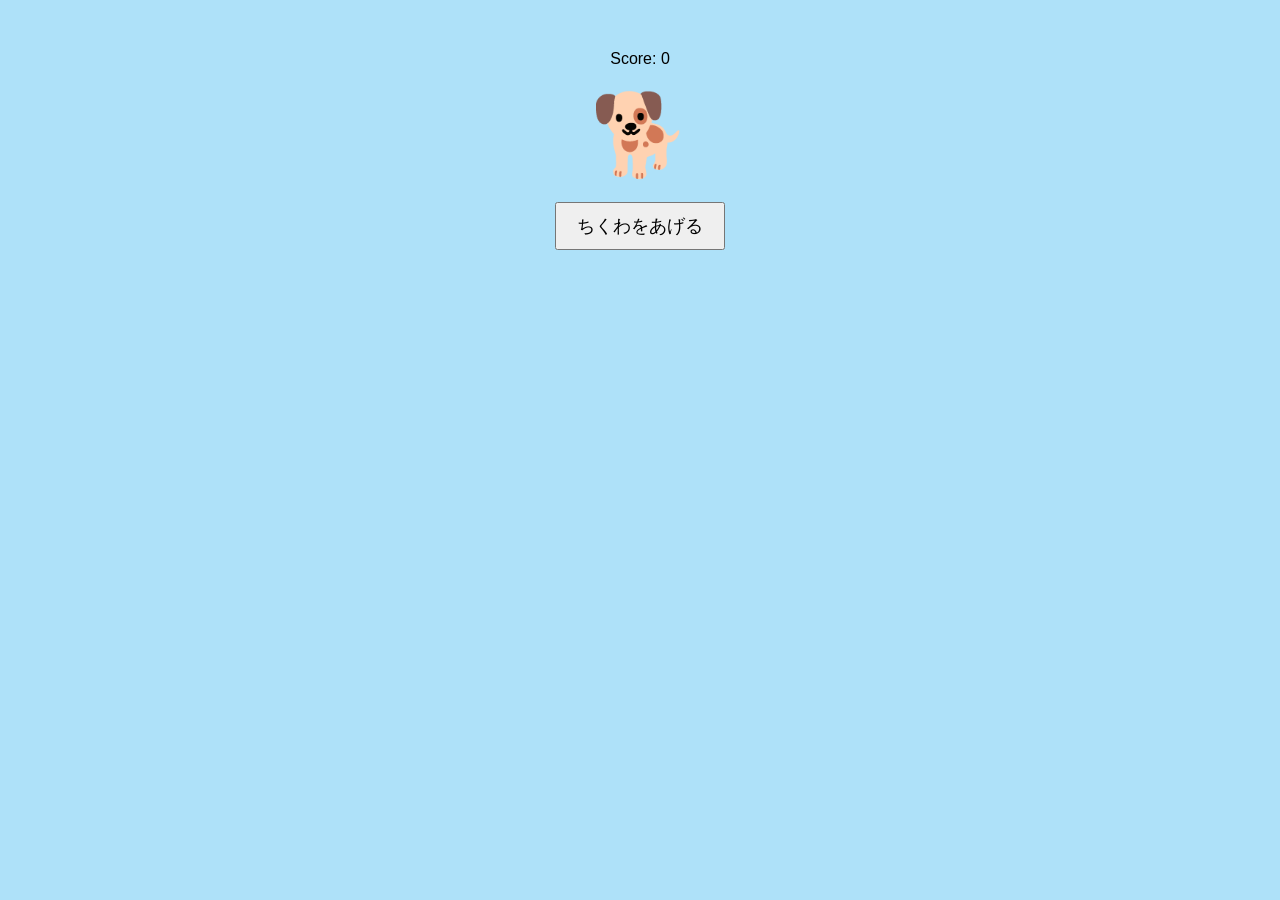
==== index.html @ 1a095d76 "Add Shiba chikuwa click game" ====
<!DOCTYPE html>
<html lang="ja">
<head>
  <meta charset="UTF-8">
  <title>柴犬がちくわを食べるゲーム</title>
  <link rel="stylesheet" href="style.css">
</head>
<body>
  <div id="game">
    <div id="score">Score: 0</div>
    <div id="dog">🐕</div>
    <button id="chikuwa">ちくわをあげる</button>
  </div>
  <script src="script.js"></script>
</body>
</html>
---- style.css ----
body {
  margin: 0;
  font-family: sans-serif;
  text-align: center;
  background-color: #aee1f9;
}

#game {
  padding-top: 50px;
}

#dog {
  font-size: 80px;
  margin: 20px;
}

button#chikuwa {
  padding: 10px 20px;
  font-size: 18px;
  cursor: pointer;
}

.background-0 {
  background-color: #aee1f9;
}
.background-1 {
  background-color: #f9d5e5;
}
.background-2 {
  background-color: #d5f9e5;
}
.background-3 {
  background-color: #f9f1d5;
}
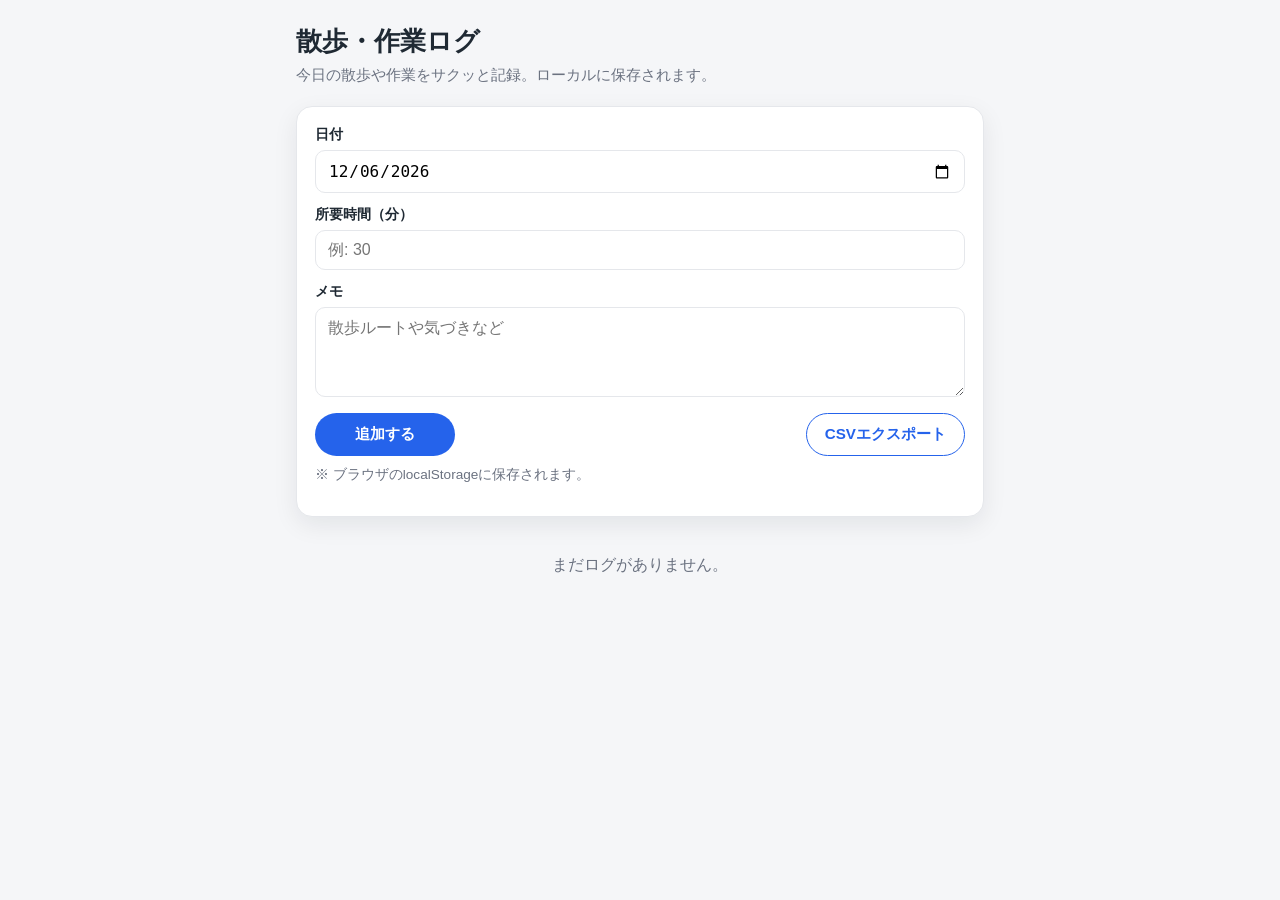
==== commit 2e44bb63: "Add single-file walk log app" ====
--- a/index.html
+++ b/index.html
@@ -2,15 +2,323 @@
 <html lang="ja">
 <head>
   <meta charset="UTF-8">
-  <title>柴犬がちくわを食べるゲーム</title>
-  <link rel="stylesheet" href="style.css">
+  <meta name="viewport" content="width=device-width, initial-scale=1">
+  <title>散歩・作業ログ</title>
+  <style>
+    :root {
+      color-scheme: light;
+      --bg: #f5f6f8;
+      --card: #ffffff;
+      --text: #1f2933;
+      --muted: #6b7280;
+      --accent: #2563eb;
+      --danger: #dc2626;
+      --border: #e5e7eb;
+      --shadow: 0 8px 24px rgba(15, 23, 42, 0.08);
+    }
+    * {
+      box-sizing: border-box;
+    }
+    body {
+      margin: 0;
+      font-family: "Noto Sans JP", "Hiragino Kaku Gothic ProN", "Yu Gothic", sans-serif;
+      background: var(--bg);
+      color: var(--text);
+    }
+    main {
+      max-width: 720px;
+      margin: 0 auto;
+      padding: 24px 16px 40px;
+    }
+    header {
+      margin-bottom: 20px;
+    }
+    h1 {
+      font-size: 1.6rem;
+      margin: 0 0 6px;
+    }
+    p.subtitle {
+      margin: 0;
+      color: var(--muted);
+      font-size: 0.95rem;
+    }
+    .card {
+      background: var(--card);
+      border-radius: 16px;
+      padding: 18px;
+      box-shadow: var(--shadow);
+      border: 1px solid var(--border);
+    }
+    .form-grid {
+      display: grid;
+      gap: 12px;
+      margin-bottom: 12px;
+    }
+    label {
+      display: block;
+      font-weight: 600;
+      margin-bottom: 6px;
+      font-size: 0.9rem;
+    }
+    input, textarea {
+      width: 100%;
+      padding: 10px 12px;
+      border-radius: 10px;
+      border: 1px solid var(--border);
+      font-size: 1rem;
+      background: #fff;
+    }
+    textarea {
+      min-height: 90px;
+      resize: vertical;
+    }
+    .actions {
+      display: flex;
+      flex-wrap: wrap;
+      gap: 10px;
+      justify-content: space-between;
+    }
+    button {
+      appearance: none;
+      border: none;
+      border-radius: 999px;
+      padding: 10px 18px;
+      font-size: 0.95rem;
+      font-weight: 600;
+      cursor: pointer;
+      background: var(--accent);
+      color: #fff;
+      min-width: 140px;
+    }
+    button.secondary {
+      background: #fff;
+      color: var(--accent);
+      border: 1px solid var(--accent);
+    }
+    button.danger {
+      background: #fff;
+      color: var(--danger);
+      border: 1px solid var(--danger);
+    }
+    .list {
+      margin-top: 18px;
+      display: grid;
+      gap: 12px;
+    }
+    .entry {
+      border: 1px solid var(--border);
+      border-radius: 14px;
+      padding: 12px 14px;
+      background: #fff;
+      display: grid;
+      gap: 6px;
+    }
+    .entry-header {
+      display: flex;
+      justify-content: space-between;
+      gap: 12px;
+      flex-wrap: wrap;
+      font-weight: 600;
+    }
+    .entry-meta {
+      color: var(--muted);
+      font-size: 0.9rem;
+    }
+    .entry-actions {
+      display: flex;
+      justify-content: flex-end;
+      margin-top: 6px;
+    }
+    .entry-actions button {
+      min-width: auto;
+      padding: 6px 14px;
+      font-size: 0.85rem;
+    }
+    .empty {
+      text-align: center;
+      color: var(--muted);
+      padding: 20px 0;
+    }
+    .footer-note {
+      margin-top: 10px;
+      font-size: 0.85rem;
+      color: var(--muted);
+    }
+    @media (max-width: 540px) {
+      button {
+        width: 100%;
+      }
+      .actions {
+        flex-direction: column;
+      }
+    }
+  </style>
 </head>
 <body>
-  <div id="game">
-    <div id="score">Score: 0</div>
-    <div id="dog">🐕</div>
-    <button id="chikuwa">ちくわをあげる</button>
-  </div>
-  <script src="script.js"></script>
+  <main>
+    <header>
+      <h1>散歩・作業ログ</h1>
+      <p class="subtitle">今日の散歩や作業をサクッと記録。ローカルに保存されます。</p>
+    </header>
+
+    <section class="card" aria-label="ログ入力">
+      <div class="form-grid">
+        <div>
+          <label for="date">日付</label>
+          <input id="date" type="date" required>
+        </div>
+        <div>
+          <label for="duration">所要時間（分）</label>
+          <input id="duration" type="number" min="1" placeholder="例: 30" required>
+        </div>
+        <div>
+          <label for="memo">メモ</label>
+          <textarea id="memo" placeholder="散歩ルートや気づきなど"></textarea>
+        </div>
+      </div>
+      <div class="actions">
+        <button id="add">追加する</button>
+        <button id="export" class="secondary">CSVエクスポート</button>
+      </div>
+      <p class="footer-note">※ ブラウザのlocalStorageに保存されます。</p>
+    </section>
+
+    <section aria-label="ログ一覧">
+      <div class="list" id="list"></div>
+    </section>
+  </main>
+
+  <script>
+    const STORAGE_KEY = "walkLogs";
+    const dateInput = document.getElementById("date");
+    const durationInput = document.getElementById("duration");
+    const memoInput = document.getElementById("memo");
+    const listEl = document.getElementById("list");
+
+    const todayIso = new Date().toISOString().slice(0, 10);
+    dateInput.value = todayIso;
+
+    const loadLogs = () => {
+      try {
+        const data = localStorage.getItem(STORAGE_KEY);
+        return data ? JSON.parse(data) : [];
+      } catch (error) {
+        console.warn("保存データの読み込みに失敗しました", error);
+        return [];
+      }
+    };
+
+    const saveLogs = (logs) => {
+      localStorage.setItem(STORAGE_KEY, JSON.stringify(logs));
+    };
+
+    const renderLogs = () => {
+      const logs = loadLogs();
+      listEl.innerHTML = "";
+      if (logs.length === 0) {
+        const empty = document.createElement("div");
+        empty.className = "empty";
+        empty.textContent = "まだログがありません。";
+        listEl.appendChild(empty);
+        return;
+      }
+
+      logs
+        .sort((a, b) => b.createdAt - a.createdAt)
+        .forEach((log) => {
+          const entry = document.createElement("div");
+          entry.className = "entry";
+
+          const header = document.createElement("div");
+          header.className = "entry-header";
+          header.textContent = `${log.date} ・ ${log.duration}分`;
+
+          const memo = document.createElement("div");
+          memo.textContent = log.memo || "(メモなし)";
+
+          const meta = document.createElement("div");
+          meta.className = "entry-meta";
+          meta.textContent = `記録日時: ${new Date(log.createdAt).toLocaleString()}`;
+
+          const actions = document.createElement("div");
+          actions.className = "entry-actions";
+
+          const deleteBtn = document.createElement("button");
+          deleteBtn.className = "danger";
+          deleteBtn.textContent = "削除";
+          deleteBtn.addEventListener("click", () => {
+            const updated = loadLogs().filter((item) => item.id !== log.id);
+            saveLogs(updated);
+            renderLogs();
+          });
+
+          actions.appendChild(deleteBtn);
+          entry.appendChild(header);
+          entry.appendChild(memo);
+          entry.appendChild(meta);
+          entry.appendChild(actions);
+          listEl.appendChild(entry);
+        });
+    };
+
+    document.getElementById("add").addEventListener("click", () => {
+      const date = dateInput.value || todayIso;
+      const duration = Number(durationInput.value);
+      const memo = memoInput.value.trim();
+
+      if (!date || !duration || duration <= 0) {
+        alert("日付と所要時間を入力してください。");
+        return;
+      }
+
+      const logs = loadLogs();
+      const newLog = {
+        id: crypto.randomUUID(),
+        date,
+        duration,
+        memo,
+        createdAt: Date.now(),
+      };
+
+      logs.push(newLog);
+      saveLogs(logs);
+      durationInput.value = "";
+      memoInput.value = "";
+      dateInput.value = todayIso;
+      renderLogs();
+    });
+
+    document.getElementById("export").addEventListener("click", () => {
+      const logs = loadLogs();
+      if (logs.length === 0) {
+        alert("エクスポートするログがありません。");
+        return;
+      }
+      const header = ["日付", "所要時間(分)", "メモ", "記録日時"];
+      const rows = logs
+        .sort((a, b) => b.createdAt - a.createdAt)
+        .map((log) => [
+          log.date,
+          log.duration,
+          log.memo ? log.memo.replace(/\n/g, " ") : "",
+          new Date(log.createdAt).toLocaleString(),
+        ]);
+      const csv = [header, ...rows]
+        .map((row) => row.map((cell) => `"${String(cell).replace(/"/g, '""')}"`).join(","))
+        .join("\n");
+
+      const blob = new Blob(["\ufeff", csv], { type: "text/csv" });
+      const url = URL.createObjectURL(blob);
+      const a = document.createElement("a");
+      a.href = url;
+      a.download = `walk-log-${todayIso}.csv`;
+      document.body.appendChild(a);
+      a.click();
+      a.remove();
+      URL.revokeObjectURL(url);
+    });
+
+    renderLogs();
+  </script>
 </body>
 </html>
